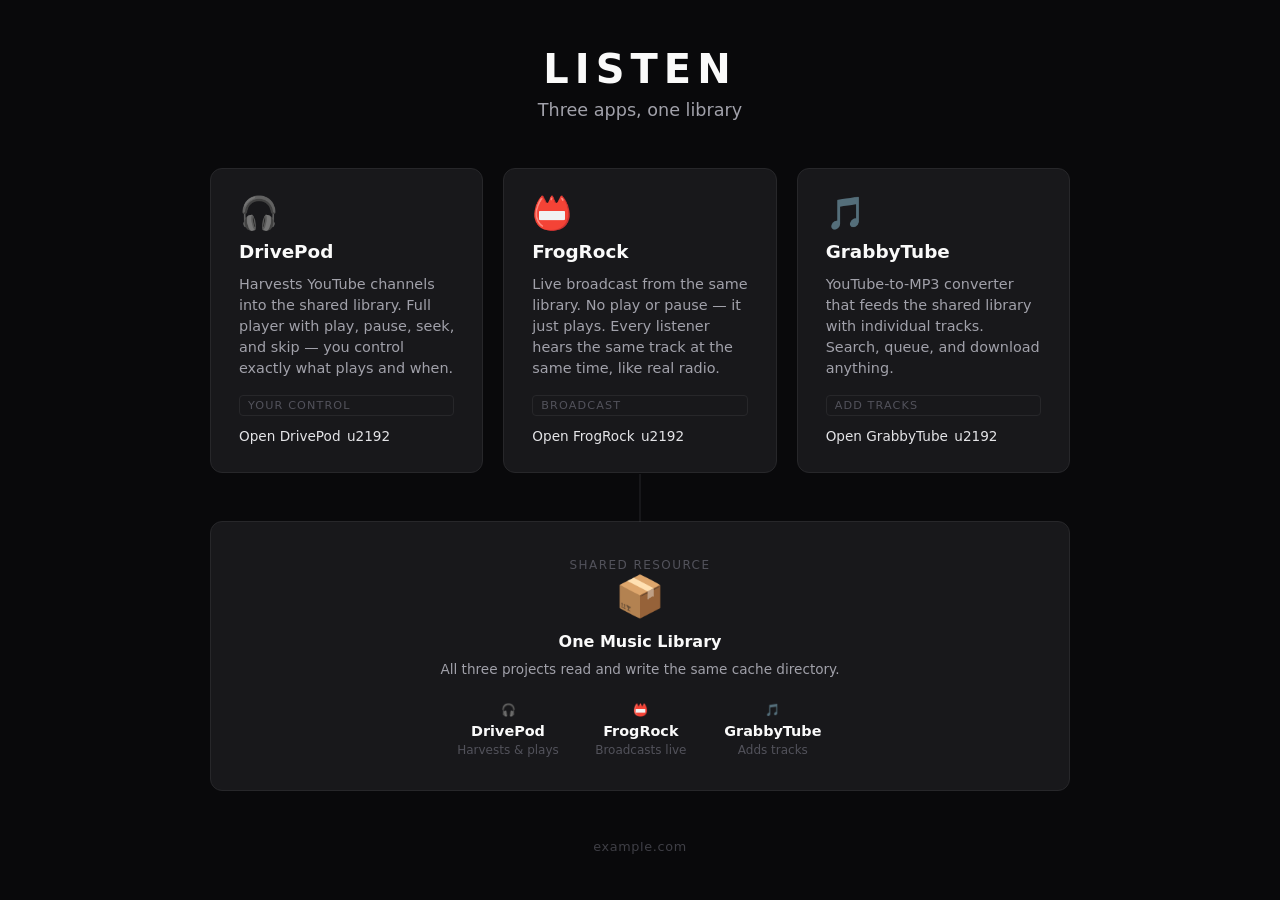
==== index.html @ ae97df50 "initial: listen.example.com hub page Static nginx container with WireGuard tunnel to vps VPS. Serves" ====
<!DOCTYPE html>
<html lang="en">
<head>
<meta charset="utf-8">
<meta name="viewport" content="width=device-width,initial-scale=1">
<title>Listen</title>
<style>
*,*::before,*::after{box-sizing:border-box;margin:0;padding:0}
:root{--bg:#09090b;--card:#18181b;--border:#27272a;--text:#fafafa;--muted:#a1a1aa;--accent:#e4e4e7;--dim:#52525b}
body{font-family:system-ui,-apple-system,sans-serif;background:var(--bg);color:var(--text);min-height:100vh;display:flex;flex-direction:column;align-items:center;justify-content:center;padding:2rem}
header{text-align:center;margin-bottom:3rem}
h1{font-size:2.5rem;font-weight:700;letter-spacing:.15em;margin-bottom:.5rem}
.tagline{color:var(--muted);font-size:1.1rem}
.grid{display:grid;grid-template-columns:repeat(auto-fit,minmax(260px,1fr));gap:1.25rem;max-width:860px;width:100%}
.card{background:var(--card);border:1px solid var(--border);border-radius:.75rem;padding:1.75rem;transition:border-color .2s,transform .15s;text-decoration:none;color:var(--text);display:flex;flex-direction:column;gap:.75rem}
.card:hover{border-color:var(--dim);transform:translateY(-2px)}
.card-icon{font-size:2rem;line-height:1}
.card h2{font-size:1.15rem;font-weight:600}
.card p{color:var(--muted);font-size:.9rem;line-height:1.45}
.card .link{margin-top:auto;display:inline-flex;align-items:center;gap:.4rem;font-size:.85rem;color:var(--accent);font-weight:500}
.card .link::after{content:"\u2192";transition:transform .15s}
.card:hover .link::after{transform:translateX(3px)}
.card .badge{display:inline-block;font-size:.7rem;text-transform:uppercase;letter-spacing:.1em;padding:.2rem .5rem;border-radius:.25rem;border:1px solid var(--border);color:var(--dim);margin-top:.25rem}

/* ── Shared library section ── */
.library{margin-top:3rem;max-width:860px;width:100%;text-align:center}
.library-inner{position:relative;background:var(--card);border:1px solid var(--border);border-radius:.75rem;padding:2rem 1.75rem}
.library-inner::before{content:"";position:absolute;top:-3rem;left:50%;transform:translateX(-50%);width:1px;height:3rem;background:var(--dim);opacity:.4}
.library-label{font-size:.75rem;text-transform:uppercase;letter-spacing:.12em;color:var(--dim);margin-bottom:1rem}
.library-icon{font-size:2.5rem;margin-bottom:.75rem;display:block}
.library h3{font-size:1rem;font-weight:600;margin-bottom:.5rem}
.library p{color:var(--muted);font-size:.85rem;line-height:1.5;max-width:520px;margin:0 auto}
.library .roles{display:flex;justify-content:center;gap:2rem;margin-top:1.5rem;flex-wrap:wrap}
.library .role{text-align:center;min-width:100px}
.library .role-icon{font-size:1.5rem;display:block;margin-bottom:.35rem}
.library .role strong{display:block;font-size:.9rem;color:var(--text)}
.library .role span{font-size:.75rem;color:var(--dim)}

footer{margin-top:3rem;color:#3f3f46;font-size:.8rem;letter-spacing:.05em}
</style>
</head>
<body>
<header>
  <h1>LISTEN</h1>
  <p class="tagline">Three apps, one library</p>
</header>
<div class="grid">
  <a class="card" href="https://drivepod.example.com">
    <span class="card-icon">&#127911;</span>
    <h2>DrivePod</h2>
    <p>Harvests YouTube channels into the shared library. Full player with play, pause, seek, and skip &mdash; you control exactly what plays and when.</p>
    <span class="badge">Your control</span>
    <span class="link">Open DrivePod</span>
  </a>
  <a class="card" href="https://frogrock.example.com">
    <span class="card-icon">&#128219;</span>
    <h2>FrogRock</h2>
    <p>Live broadcast from the same library. No play or pause &mdash; it just plays. Every listener hears the same track at the same time, like real radio.</p>
    <span class="badge">Broadcast</span>
    <span class="link">Open FrogRock</span>
  </a>
  <a class="card" href="https://grabbytube.example.com">
    <span class="card-icon">&#127925;</span>
    <h2>GrabbyTube</h2>
    <p>YouTube-to-MP3 converter that feeds the shared library with individual tracks. Search, queue, and download anything.</p>
    <span class="badge">Add tracks</span>
    <span class="link">Open GrabbyTube</span>
  </a>
</div>

<div class="library">
  <div class="library-inner">
    <span class="library-label">Shared resource</span>
    <span class="library-icon">&#128230;</span>
    <h3>One Music Library</h3>
    <p>All three projects read and write the same cache directory.</p>
    <div class="roles">
      <div class="role">
        <span class="role-icon">&#127911;</span>
        <strong>DrivePod</strong>
        <span>Harvests &amp; plays</span>
      </div>
      <div class="role">
        <span class="role-icon">&#128219;</span>
        <strong>FrogRock</strong>
        <span>Broadcasts live</span>
      </div>
      <div class="role">
        <span class="role-icon">&#127925;</span>
        <strong>GrabbyTube</strong>
        <span>Adds tracks</span>
      </div>
    </div>
  </div>
</div>

<footer>example.com</footer>
</body>
</html>
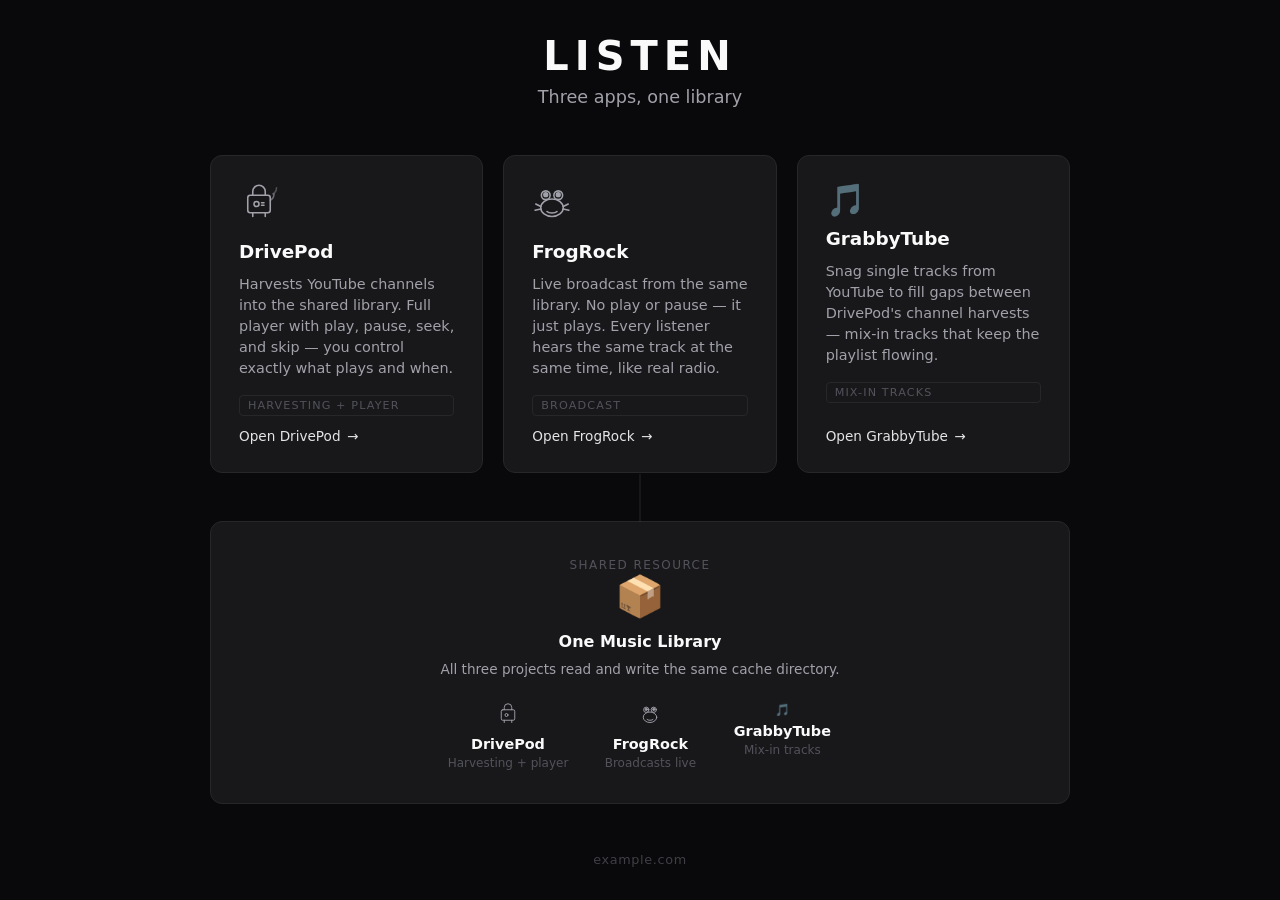
==== commit a794489d: "fix: render arrow character literally + add UTF-8 charset" ====
--- a/index.html
+++ b/index.html
@@ -18,7 +18,7 @@
 .card h2{font-size:1.15rem;font-weight:600}
 .card p{color:var(--muted);font-size:.9rem;line-height:1.45}
 .card .link{margin-top:auto;display:inline-flex;align-items:center;gap:.4rem;font-size:.85rem;color:var(--accent);font-weight:500}
-.card .link::after{content:"\u2192";transition:transform .15s}
+.card .link::after{content:"→";transition:transform .15s}
 .card:hover .link::after{transform:translateX(3px)}
 .card .badge{display:inline-block;font-size:.7rem;text-transform:uppercase;letter-spacing:.1em;padding:.2rem .5rem;border-radius:.25rem;border:1px solid var(--border);color:var(--dim);margin-top:.25rem}
 
@@ -46,14 +46,14 @@
 </header>
 <div class="grid">
   <a class="card" href="https://drivepod.example.com">
-    <span class="card-icon">&#127911;</span>
+    <span class="card-icon"><svg viewBox="0 0 64 64" width="40" height="40" fill="none" stroke="#a1a1aa" stroke-width="2.5" stroke-linecap="round" stroke-linejoin="round"><rect x="14" y="18" width="36" height="28" rx="4"/><path d="M22 18V12a10 10 0 0 1 20 0v6"/><line x1="22" y1="46" x2="22" y2="52"/><line x1="42" y1="46" x2="42" y2="52"/><circle cx="28" cy="32" r="4"/><line x1="36" y1="30" x2="40" y2="30"/><line x1="36" y1="34" x2="40" y2="34"/><path d="M50 26c4-2 6-6 6-10" opacity=".6"/><path d="M54 16c4-2 6-6 6-10" opacity=".4"/></svg></span>
     <h2>DrivePod</h2>
     <p>Harvests YouTube channels into the shared library. Full player with play, pause, seek, and skip &mdash; you control exactly what plays and when.</p>
-    <span class="badge">Your control</span>
+    <span class="badge">Harvesting + player</span>
     <span class="link">Open DrivePod</span>
   </a>
   <a class="card" href="https://frogrock.example.com">
-    <span class="card-icon">&#128219;</span>
+    <span class="card-icon"><svg viewBox="0 0 64 64" width="40" height="40" fill="none" stroke="#a1a1aa" stroke-width="2.5" stroke-linecap="round" stroke-linejoin="round"><ellipse cx="32" cy="38" rx="18" ry="14"/><circle cx="22" cy="18" r="7"/><circle cx="42" cy="18" r="7"/><circle cx="22" cy="17" r="3" fill="#a1a1aa"/><circle cx="42" cy="17" r="3" fill="#a1a1aa"/><path d="M24 44c3 3 13 3 16 0"/><path d="M14 36L6 32"/><path d="M14 40L5 42"/><path d="M50 36l8-4"/><path d="M50 40l9 2"/></svg></span>
     <h2>FrogRock</h2>
     <p>Live broadcast from the same library. No play or pause &mdash; it just plays. Every listener hears the same track at the same time, like real radio.</p>
     <span class="badge">Broadcast</span>
@@ -62,8 +62,8 @@
   <a class="card" href="https://grabbytube.example.com">
     <span class="card-icon">&#127925;</span>
     <h2>GrabbyTube</h2>
-    <p>YouTube-to-MP3 converter that feeds the shared library with individual tracks. Search, queue, and download anything.</p>
-    <span class="badge">Add tracks</span>
+    <p>Snag single tracks from YouTube to fill gaps between DrivePod's channel harvests — mix-in tracks that keep the playlist flowing.</p>
+    <span class="badge">Mix-in tracks</span>
     <span class="link">Open GrabbyTube</span>
   </a>
 </div>
@@ -76,19 +76,19 @@
     <p>All three projects read and write the same cache directory.</p>
     <div class="roles">
       <div class="role">
-        <span class="role-icon">&#127911;</span>
+        <span class="role-icon"><svg viewBox="0 0 64 64" width="24" height="24" fill="none" stroke="#a1a1aa" stroke-width="2.5" stroke-linecap="round" stroke-linejoin="round"><rect x="14" y="18" width="36" height="28" rx="4"/><path d="M22 18V12a10 10 0 0 1 20 0v6"/><line x1="22" y1="46" x2="22" y2="52"/><line x1="42" y1="46" x2="42" y2="52"/><circle cx="28" cy="32" r="4"/></svg></span>
         <strong>DrivePod</strong>
-        <span>Harvests &amp; plays</span>
+        <span>Harvesting + player</span>
       </div>
       <div class="role">
-        <span class="role-icon">&#128219;</span>
+        <span class="role-icon"><svg viewBox="0 0 64 64" width="24" height="24" fill="none" stroke="#a1a1aa" stroke-width="2.5" stroke-linecap="round" stroke-linejoin="round"><ellipse cx="32" cy="38" rx="18" ry="14"/><circle cx="22" cy="18" r="7"/><circle cx="42" cy="18" r="7"/><circle cx="22" cy="17" r="3" fill="#a1a1aa"/><circle cx="42" cy="17" r="3" fill="#a1a1aa"/><path d="M24 44c3 3 13 3 16 0"/></svg></span>
         <strong>FrogRock</strong>
         <span>Broadcasts live</span>
       </div>
       <div class="role">
         <span class="role-icon">&#127925;</span>
         <strong>GrabbyTube</strong>
-        <span>Adds tracks</span>
+        <span>Mix-in tracks</span>
       </div>
     </div>
   </div>
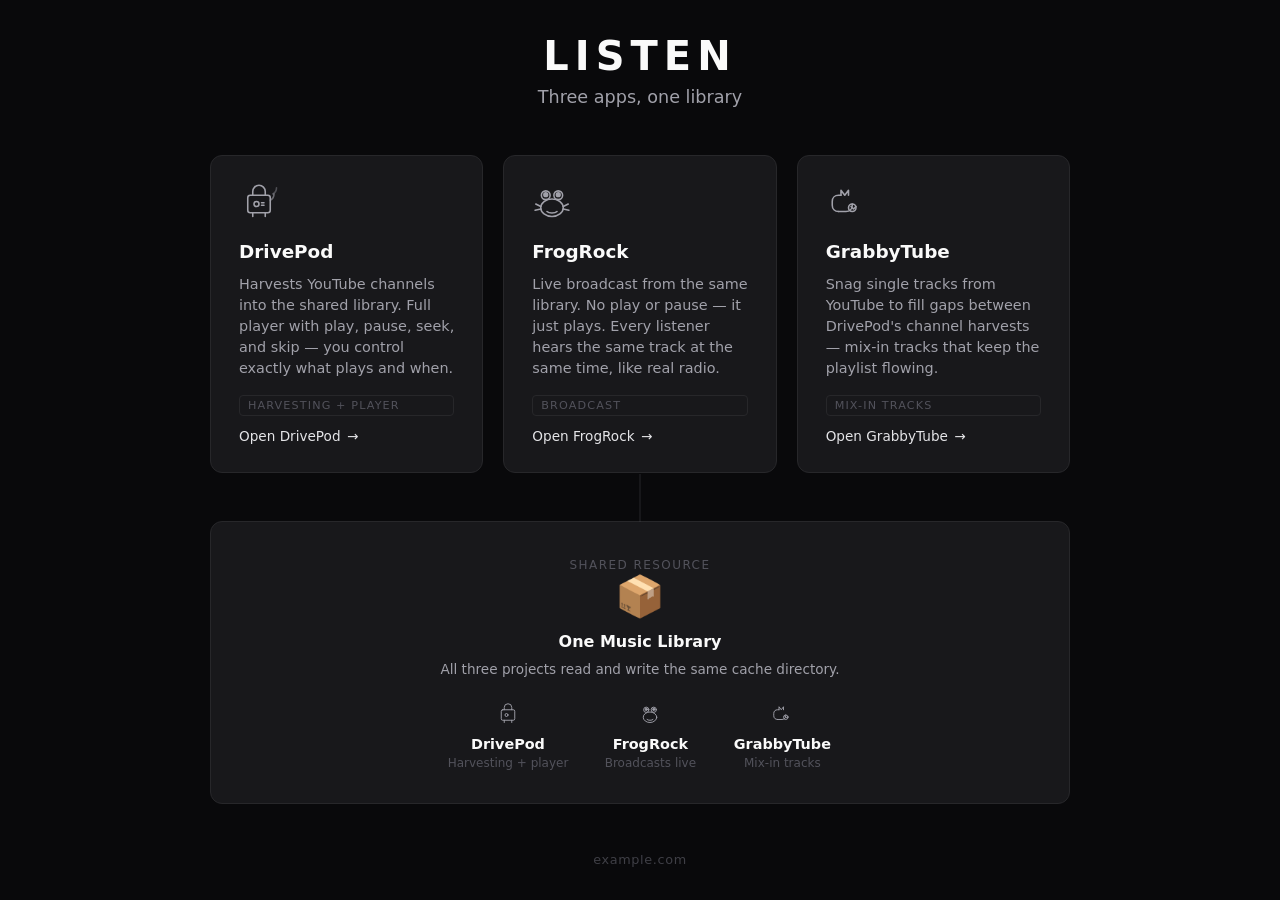
==== commit 672e933c: "feat: GrabbyTube SVG icon matching DrivePod/FrogRock style" ====
--- a/index.html
+++ b/index.html
@@ -60,7 +60,7 @@
     <span class="link">Open FrogRock</span>
   </a>
   <a class="card" href="https://grabbytube.example.com">
-    <span class="card-icon">&#127925;</span>
+    <span class="card-icon"><svg viewBox="0 0 64 64" width="40" height="40" fill="none" stroke="#a1a1aa" stroke-width="2.5" stroke-linecap="round" stroke-linejoin="round"><path d="M20 44c-6 0-10-4-10-10V28c0-6 4-10 10-10h4"/><path d="M24 18V10l6 8 6-8v8"/><path d="M20 44h12c6 0 10-4 10-10V32"/><circle cx="42" cy="38" r="6"/><path d="M40 36l4 4 4-4"/></svg></span>
     <h2>GrabbyTube</h2>
     <p>Snag single tracks from YouTube to fill gaps between DrivePod's channel harvests — mix-in tracks that keep the playlist flowing.</p>
     <span class="badge">Mix-in tracks</span>
@@ -86,7 +86,7 @@
         <span>Broadcasts live</span>
       </div>
       <div class="role">
-        <span class="role-icon">&#127925;</span>
+        <span class="role-icon"><svg viewBox="0 0 64 64" width="24" height="24" fill="none" stroke="#a1a1aa" stroke-width="2.5" stroke-linecap="round" stroke-linejoin="round"><path d="M20 44c-6 0-10-4-10-10V28c0-6 4-10 10-10h4"/><path d="M24 18V10l6 8 6-8v8"/><path d="M20 44h12c6 0 10-4 10-10V32"/><circle cx="42" cy="38" r="6"/><path d="M40 36l4 4 4-4"/></svg></span>
         <strong>GrabbyTube</strong>
         <span>Mix-in tracks</span>
       </div>
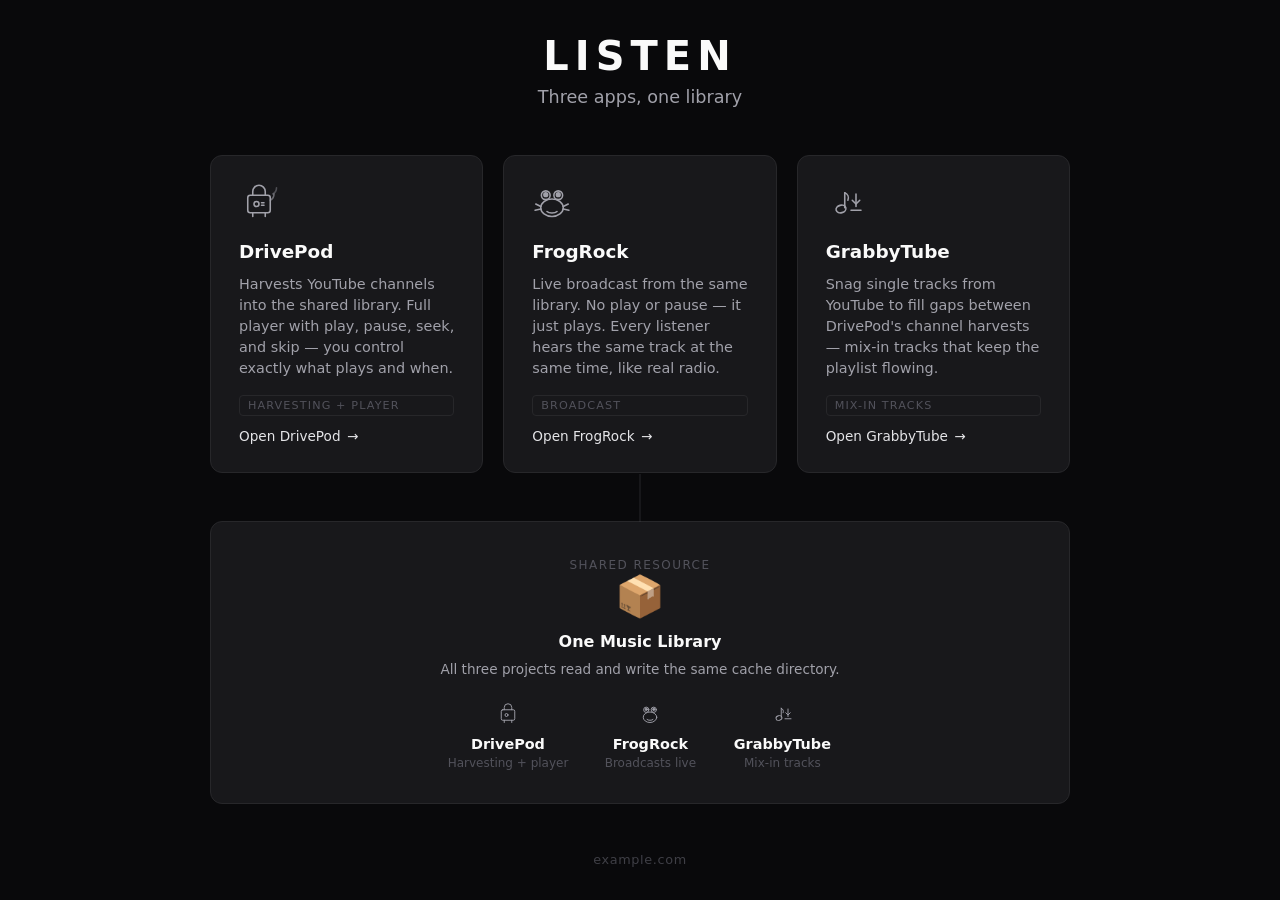
==== commit 14e00481: "feat: GrabbyTube SVG icon matching DrivePod/FrogRock style" ====
--- a/index.html
+++ b/index.html
@@ -60,7 +60,7 @@
     <span class="link">Open FrogRock</span>
   </a>
   <a class="card" href="https://grabbytube.example.com">
-    <span class="card-icon"><svg viewBox="0 0 64 64" width="40" height="40" fill="none" stroke="#a1a1aa" stroke-width="2.5" stroke-linecap="round" stroke-linejoin="round"><path d="M20 44c-6 0-10-4-10-10V28c0-6 4-10 10-10h4"/><path d="M24 18V10l6 8 6-8v8"/><path d="M20 44h12c6 0 10-4 10-10V32"/><circle cx="42" cy="38" r="6"/><path d="M40 36l4 4 4-4"/></svg></span>
+    <span class="card-icon"><svg viewBox="0 0 64 64" width="40" height="40" fill="none" stroke="#a1a1aa" stroke-width="2.5" stroke-linecap="round" stroke-linejoin="round"><ellipse cx="24" cy="40" rx="8" ry="6" transform="rotate(-15 24 40)"/><line x1="30" y1="38" x2="30" y2="14"/><path d="M30 14c5 2 7 7 5 12"/><path d="M48 16v20"/><path d="M42 26l6 6 6-6"/><line x1="40" y1="42" x2="56" y2="42"/></svg></span>
     <h2>GrabbyTube</h2>
     <p>Snag single tracks from YouTube to fill gaps between DrivePod's channel harvests — mix-in tracks that keep the playlist flowing.</p>
     <span class="badge">Mix-in tracks</span>
@@ -86,7 +86,7 @@
         <span>Broadcasts live</span>
       </div>
       <div class="role">
-        <span class="role-icon"><svg viewBox="0 0 64 64" width="24" height="24" fill="none" stroke="#a1a1aa" stroke-width="2.5" stroke-linecap="round" stroke-linejoin="round"><path d="M20 44c-6 0-10-4-10-10V28c0-6 4-10 10-10h4"/><path d="M24 18V10l6 8 6-8v8"/><path d="M20 44h12c6 0 10-4 10-10V32"/><circle cx="42" cy="38" r="6"/><path d="M40 36l4 4 4-4"/></svg></span>
+        <span class="role-icon"><svg viewBox="0 0 64 64" width="24" height="24" fill="none" stroke="#a1a1aa" stroke-width="2.5" stroke-linecap="round" stroke-linejoin="round"><ellipse cx="24" cy="40" rx="8" ry="6" transform="rotate(-15 24 40)"/><line x1="30" y1="38" x2="30" y2="14"/><path d="M30 14c5 2 7 7 5 12"/><path d="M48 16v20"/><path d="M42 26l6 6 6-6"/><line x1="40" y1="42" x2="56" y2="42"/></svg></span>
         <strong>GrabbyTube</strong>
         <span>Mix-in tracks</span>
       </div>
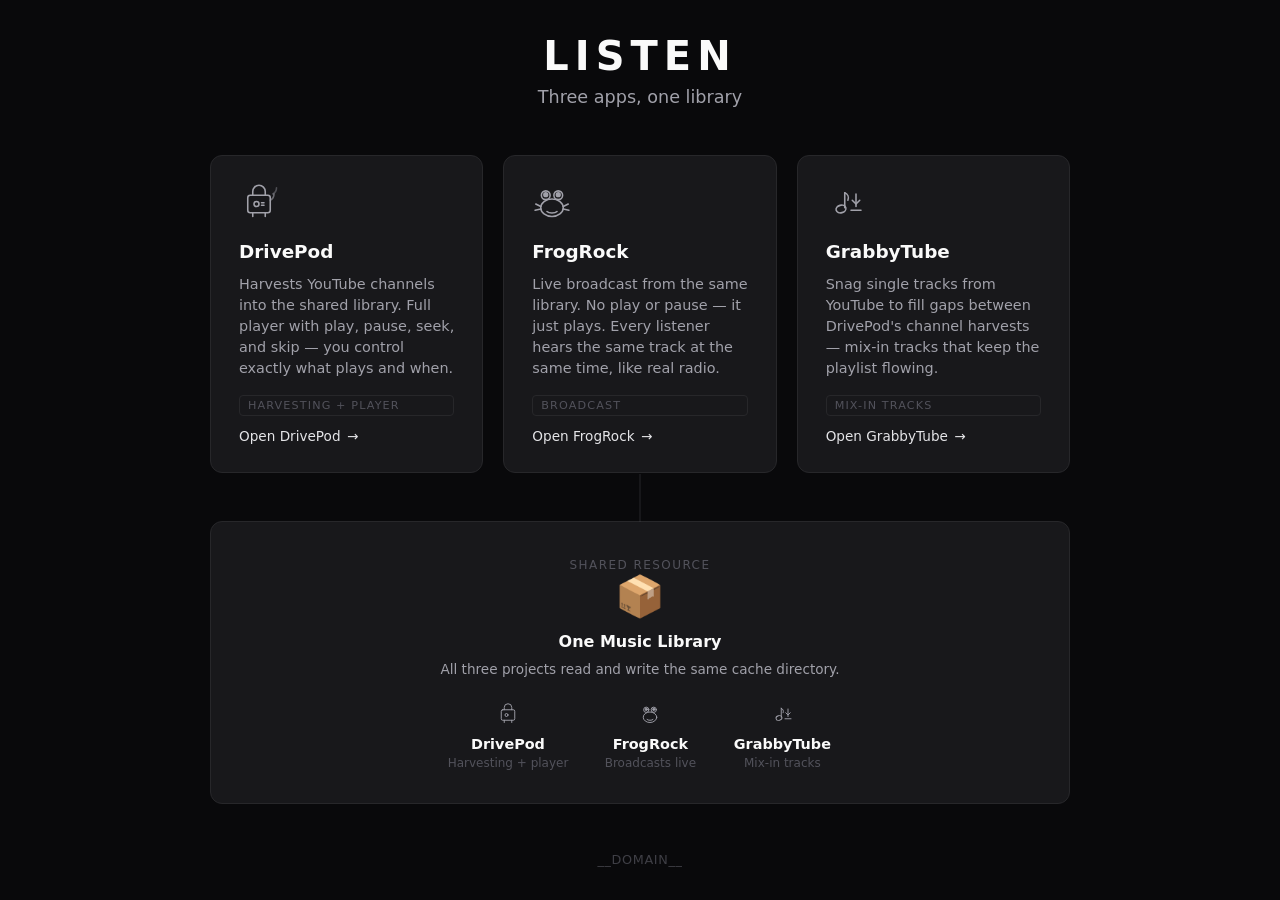
==== commit 14de714a: "index: fill the public domain from SITE_DOMAIN at container start instead of baking it in" ====
--- a/index.html
+++ b/index.html
@@ -45,21 +45,21 @@
   <p class="tagline">Three apps, one library</p>
 </header>
 <div class="grid">
-  <a class="card" href="https://drivepod.example.com">
+  <a class="card" href="https://drivepod.__DOMAIN__">
     <span class="card-icon"><svg viewBox="0 0 64 64" width="40" height="40" fill="none" stroke="#a1a1aa" stroke-width="2.5" stroke-linecap="round" stroke-linejoin="round"><rect x="14" y="18" width="36" height="28" rx="4"/><path d="M22 18V12a10 10 0 0 1 20 0v6"/><line x1="22" y1="46" x2="22" y2="52"/><line x1="42" y1="46" x2="42" y2="52"/><circle cx="28" cy="32" r="4"/><line x1="36" y1="30" x2="40" y2="30"/><line x1="36" y1="34" x2="40" y2="34"/><path d="M50 26c4-2 6-6 6-10" opacity=".6"/><path d="M54 16c4-2 6-6 6-10" opacity=".4"/></svg></span>
     <h2>DrivePod</h2>
     <p>Harvests YouTube channels into the shared library. Full player with play, pause, seek, and skip &mdash; you control exactly what plays and when.</p>
     <span class="badge">Harvesting + player</span>
     <span class="link">Open DrivePod</span>
   </a>
-  <a class="card" href="https://frogrock.example.com">
+  <a class="card" href="https://frogrock.__DOMAIN__">
     <span class="card-icon"><svg viewBox="0 0 64 64" width="40" height="40" fill="none" stroke="#a1a1aa" stroke-width="2.5" stroke-linecap="round" stroke-linejoin="round"><ellipse cx="32" cy="38" rx="18" ry="14"/><circle cx="22" cy="18" r="7"/><circle cx="42" cy="18" r="7"/><circle cx="22" cy="17" r="3" fill="#a1a1aa"/><circle cx="42" cy="17" r="3" fill="#a1a1aa"/><path d="M24 44c3 3 13 3 16 0"/><path d="M14 36L6 32"/><path d="M14 40L5 42"/><path d="M50 36l8-4"/><path d="M50 40l9 2"/></svg></span>
     <h2>FrogRock</h2>
     <p>Live broadcast from the same library. No play or pause &mdash; it just plays. Every listener hears the same track at the same time, like real radio.</p>
     <span class="badge">Broadcast</span>
     <span class="link">Open FrogRock</span>
   </a>
-  <a class="card" href="https://grabbytube.example.com">
+  <a class="card" href="https://grabbytube.__DOMAIN__">
     <span class="card-icon"><svg viewBox="0 0 64 64" width="40" height="40" fill="none" stroke="#a1a1aa" stroke-width="2.5" stroke-linecap="round" stroke-linejoin="round"><ellipse cx="24" cy="40" rx="8" ry="6" transform="rotate(-15 24 40)"/><line x1="30" y1="38" x2="30" y2="14"/><path d="M30 14c5 2 7 7 5 12"/><path d="M48 16v20"/><path d="M42 26l6 6 6-6"/><line x1="40" y1="42" x2="56" y2="42"/></svg></span>
     <h2>GrabbyTube</h2>
     <p>Snag single tracks from YouTube to fill gaps between DrivePod's channel harvests — mix-in tracks that keep the playlist flowing.</p>
@@ -94,6 +94,6 @@
   </div>
 </div>
 
-<footer>example.com</footer>
+<footer>__DOMAIN__</footer>
 </body>
 </html>
